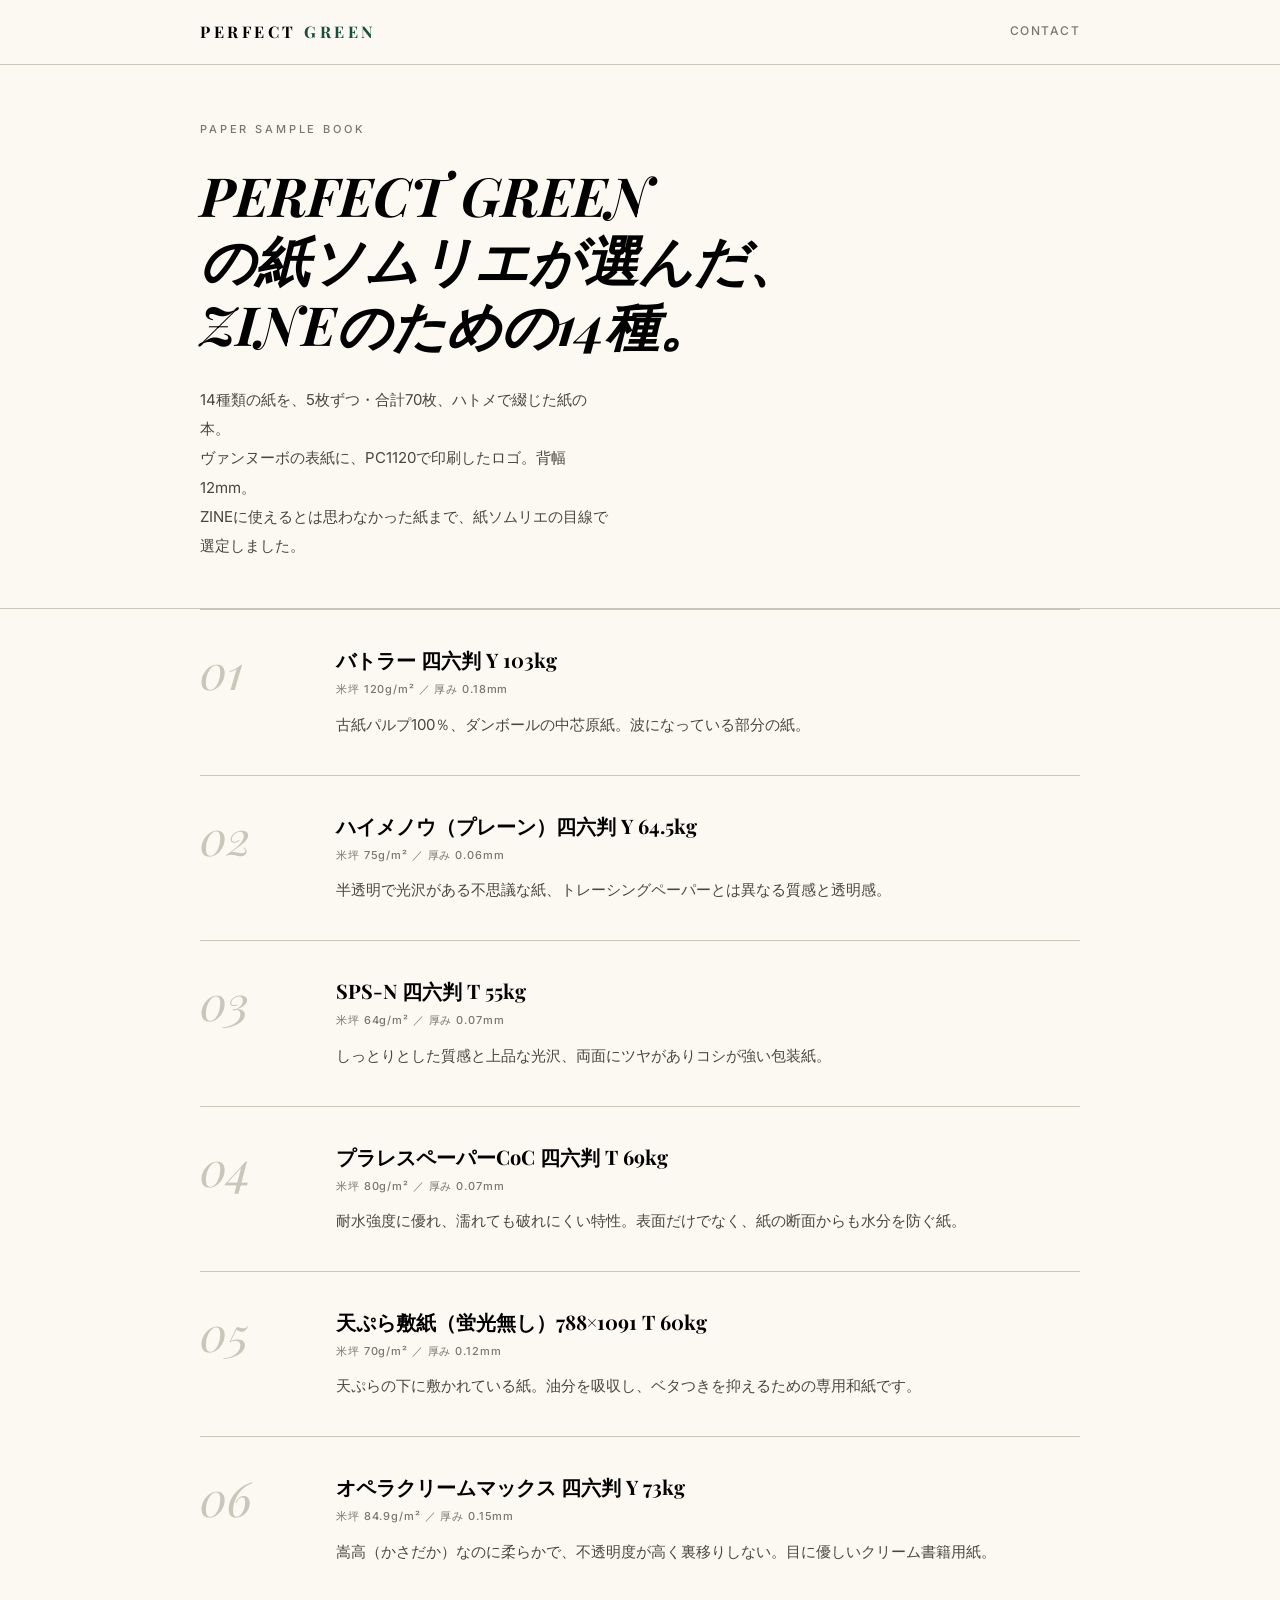
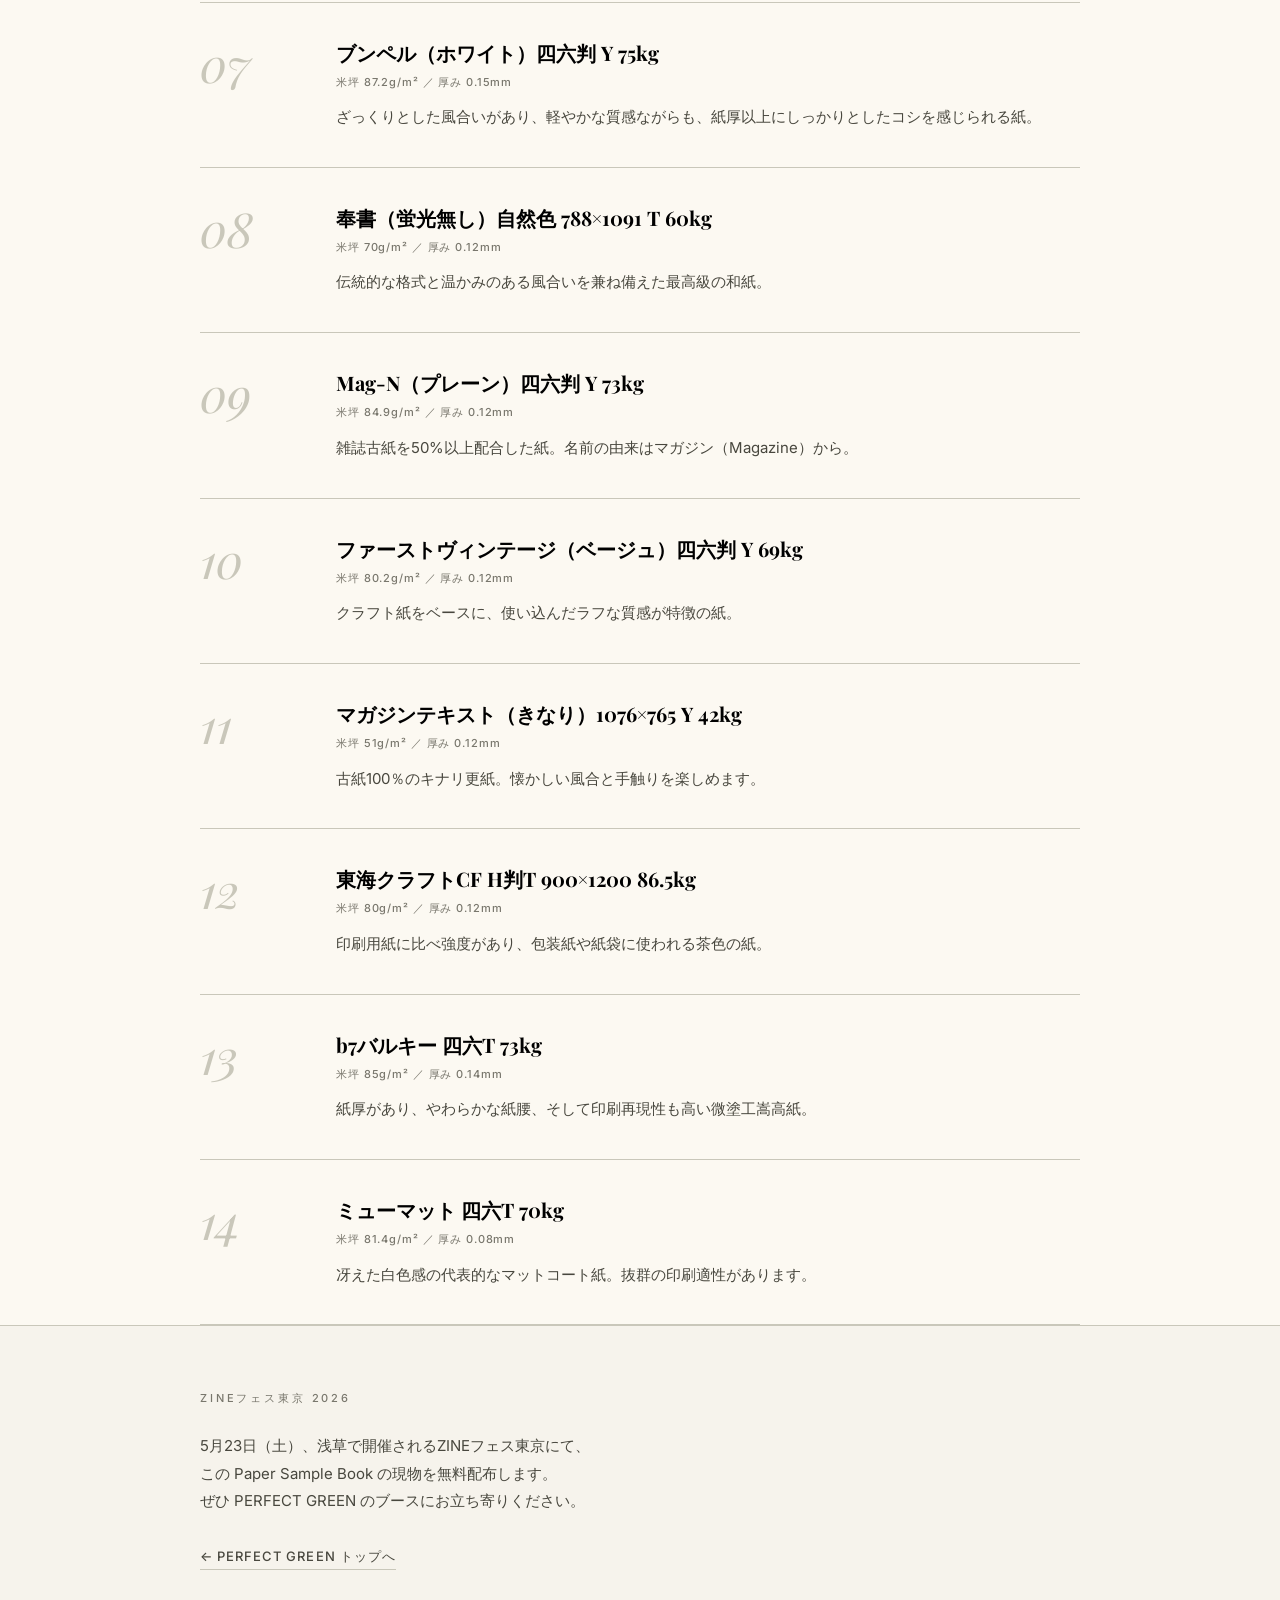
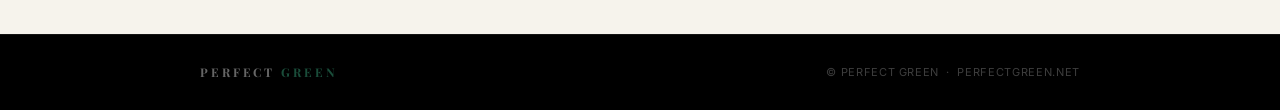
==== paper.html @ e13ffd7e "Add PERFECT GREEN site: paperSampleBook, event, paper.html with Elite Editorial design" ====
<!doctype html>
<html lang="ja">
<head>
  <meta charset="utf-8" />
  <meta name="viewport" content="width=device-width,initial-scale=1" />
  <meta name="description" content="PERFECT GREEN Paper Sample Book — 紙ソムリエが選んだZINEのための14種。ダンボール中芯紙から奉書まで、循環する紙を集めました。" />
  <title>Paper Sample Book | PERFECT GREEN</title>

  <link rel="preconnect" href="https://fonts.googleapis.com">
  <link rel="preconnect" href="https://fonts.gstatic.com" crossorigin>
  <link href="https://fonts.googleapis.com/css2?family=Playfair+Display:ital,wght@0,700;1,700&family=Inter:wght@400;500;600&display=swap" rel="stylesheet">
  <link rel="stylesheet" href="style.css">
</head>

<body>

  <header>
    <div class="wrap nav">
      <a class="logo" href="/" aria-label="PERFECT GREEN トップへ">
        PERFECT <span class="logo-green">GREEN</span>
      </a>
      <nav class="nav-links" aria-label="サイトナビゲーション">
        <a class="nav-link" href="/#contact">Contact</a>
      </nav>
    </div>
  </header>

  <main>

    <!-- Hero -->
    <section class="paper-hero" aria-label="Paper Sample Book">
      <div class="wrap">
        <p class="section-label">Paper Sample Book</p>
        <h1 class="paper-hero-h1">PERFECT GREEN の紙ソムリエが選んだ、ZINEのための14種。</h1>
        <p class="paper-hero-lead">
          14種類の紙を、5枚ずつ・合計70枚、ハトメで綴じた紙の本。<br>
          ヴァンヌーボの表紙に、PC1120で印刷したロゴ。背幅12mm。<br>
          ZINEに使えるとは思わなかった紙まで、紙ソムリエの目線で選定しました。
        </p>
      </div>
    </section>

    <!-- Paper List -->
    <section class="paper-list" aria-label="14種の紙リスト">
      <div class="wrap">

        <article class="paper-entry">
          <p class="paper-num" aria-hidden="true">01</p>
          <div>
            <h2 class="paper-name">バトラー 四六判 Y 103kg</h2>
            <p class="paper-spec">米坪 120g/m² ／ 厚み 0.18mm</p>
            <p class="paper-desc">古紙パルプ100％、ダンボールの中芯原紙。波になっている部分の紙。</p>
          </div>
        </article>

        <article class="paper-entry">
          <p class="paper-num" aria-hidden="true">02</p>
          <div>
            <h2 class="paper-name">ハイメノウ（プレーン）四六判 Y 64.5kg</h2>
            <p class="paper-spec">米坪 75g/m² ／ 厚み 0.06mm</p>
            <p class="paper-desc">半透明で光沢がある不思議な紙、トレーシングペーパーとは異なる質感と透明感。</p>
          </div>
        </article>

        <article class="paper-entry">
          <p class="paper-num" aria-hidden="true">03</p>
          <div>
            <h2 class="paper-name">SPS-N 四六判 T 55kg</h2>
            <p class="paper-spec">米坪 64g/m² ／ 厚み 0.07mm</p>
            <p class="paper-desc">しっとりとした質感と上品な光沢、両面にツヤがありコシが強い包装紙。</p>
          </div>
        </article>

        <article class="paper-entry">
          <p class="paper-num" aria-hidden="true">04</p>
          <div>
            <h2 class="paper-name">プラレスペーパーCoC 四六判 T 69kg</h2>
            <p class="paper-spec">米坪 80g/m² ／ 厚み 0.07mm</p>
            <p class="paper-desc">耐水強度に優れ、濡れても破れにくい特性。表面だけでなく、紙の断面からも水分を防ぐ紙。</p>
          </div>
        </article>

        <article class="paper-entry">
          <p class="paper-num" aria-hidden="true">05</p>
          <div>
            <h2 class="paper-name">天ぷら敷紙（蛍光無し）788&times;1091 T 60kg</h2>
            <p class="paper-spec">米坪 70g/m² ／ 厚み 0.12mm</p>
            <p class="paper-desc">天ぷらの下に敷かれている紙。油分を吸収し、ベタつきを抑えるための専用和紙です。</p>
          </div>
        </article>

        <article class="paper-entry">
          <p class="paper-num" aria-hidden="true">06</p>
          <div>
            <h2 class="paper-name">オペラクリームマックス 四六判 Y 73kg</h2>
            <p class="paper-spec">米坪 84.9g/m² ／ 厚み 0.15mm</p>
            <p class="paper-desc">嵩高（かさだか）なのに柔らかで、不透明度が高く裏移りしない。目に優しいクリーム書籍用紙。</p>
          </div>
        </article>

        <article class="paper-entry">
          <p class="paper-num" aria-hidden="true">07</p>
          <div>
            <h2 class="paper-name">ブンペル（ホワイト）四六判 Y 75kg</h2>
            <p class="paper-spec">米坪 87.2g/m² ／ 厚み 0.15mm</p>
            <p class="paper-desc">ざっくりとした風合いがあり、軽やかな質感ながらも、紙厚以上にしっかりとしたコシを感じられる紙。</p>
          </div>
        </article>

        <article class="paper-entry">
          <p class="paper-num" aria-hidden="true">08</p>
          <div>
            <h2 class="paper-name">奉書（蛍光無し）自然色 788&times;1091 T 60kg</h2>
            <p class="paper-spec">米坪 70g/m² ／ 厚み 0.12mm</p>
            <p class="paper-desc">伝統的な格式と温かみのある風合いを兼ね備えた最高級の和紙。</p>
          </div>
        </article>

        <article class="paper-entry">
          <p class="paper-num" aria-hidden="true">09</p>
          <div>
            <h2 class="paper-name">Mag-N（プレーン）四六判 Y 73kg</h2>
            <p class="paper-spec">米坪 84.9g/m² ／ 厚み 0.12mm</p>
            <p class="paper-desc">雑誌古紙を50%以上配合した紙。名前の由来はマガジン（Magazine）から。</p>
          </div>
        </article>

        <article class="paper-entry">
          <p class="paper-num" aria-hidden="true">10</p>
          <div>
            <h2 class="paper-name">ファーストヴィンテージ（ベージュ）四六判 Y 69kg</h2>
            <p class="paper-spec">米坪 80.2g/m² ／ 厚み 0.12mm</p>
            <p class="paper-desc">クラフト紙をベースに、使い込んだラフな質感が特徴の紙。</p>
          </div>
        </article>

        <article class="paper-entry">
          <p class="paper-num" aria-hidden="true">11</p>
          <div>
            <h2 class="paper-name">マガジンテキスト（きなり）1076&times;765 Y 42kg</h2>
            <p class="paper-spec">米坪 51g/m² ／ 厚み 0.12mm</p>
            <p class="paper-desc">古紙100％のキナリ更紙。懐かしい風合と手触りを楽しめます。</p>
          </div>
        </article>

        <article class="paper-entry">
          <p class="paper-num" aria-hidden="true">12</p>
          <div>
            <h2 class="paper-name">東海クラフトCF H判T 900&times;1200 86.5kg</h2>
            <p class="paper-spec">米坪 80g/m² ／ 厚み 0.12mm</p>
            <p class="paper-desc">印刷用紙に比べ強度があり、包装紙や紙袋に使われる茶色の紙。</p>
          </div>
        </article>

        <article class="paper-entry">
          <p class="paper-num" aria-hidden="true">13</p>
          <div>
            <h2 class="paper-name">b7バルキー 四六T 73kg</h2>
            <p class="paper-spec">米坪 85g/m² ／ 厚み 0.14mm</p>
            <p class="paper-desc">紙厚があり、やわらかな紙腰、そして印刷再現性も高い微塗工嵩高紙。</p>
          </div>
        </article>

        <article class="paper-entry">
          <p class="paper-num" aria-hidden="true">14</p>
          <div>
            <h2 class="paper-name">ミューマット 四六T 70kg</h2>
            <p class="paper-spec">米坪 81.4g/m² ／ 厚み 0.08mm</p>
            <p class="paper-desc">冴えた白色感の代表的なマットコート紙。抜群の印刷適性があります。</p>
          </div>
        </article>

      </div>
    </section>

    <!-- Footer note -->
    <section class="paper-footer-note" aria-label="フェス配布情報">
      <div class="wrap">
        <p class="section-label">ZINEフェス東京 2026</p>
        <p class="paper-footer-note-text">
          5月23日（土）、浅草で開催されるZINEフェス東京にて、この Paper Sample Book の現物を無料配布します。<br>
          ぜひ PERFECT GREEN のブースにお立ち寄りください。
        </p>
        <a class="text-link" href="/">&#8592; PERFECT GREEN トップへ</a>
      </div>
    </section>

  </main>

  <footer>
    <div class="wrap footer-inner">
      <span class="footer-logo">PERFECT <span class="footer-logo-green">GREEN</span></span>
      <span class="footer-copy">&copy; PERFECT GREEN &nbsp;&middot;&nbsp; PERFECTGREEN.NET</span>
    </div>
  </footer>

</body>
</html>
---- style.css ----
/* ============================================================
   PERFECT GREEN — style.css
   Elite Editorial Design System
   ============================================================ */

/* === Design Tokens === */
:root {
  --surface:            #fcf9f2;
  --surface-low:        #f6f3ec;
  --on-surface:         #1c1c17;
  --on-surface-variant: #48473e;
  --outline:            #79776d;
  --outline-variant:    #c9c7ba;
  --primary:            #000000;
  --on-primary:         #ffffff;
  --green-accent:       #1a4d3a;
  --max:                960px;
}

/* === Reset === */
*, *::before, *::after { box-sizing: border-box; margin: 0; padding: 0; }
html { scroll-behavior: smooth; }
body {
  font-family: 'Inter', sans-serif;
  font-size: 16px;
  font-weight: 400;
  line-height: 1.6;
  color: var(--on-surface);
  background: var(--surface);
  -webkit-font-smoothing: antialiased;
  overflow-x: hidden;
}
a { color: inherit; text-decoration: none; }
h1, h2, h3 {
  font-family: 'Playfair Display', serif;
  font-weight: 700;
  line-height: 1.2;
  text-wrap: balance;
  word-break: keep-all;
  overflow-wrap: break-word;
}
.wrap { max-width: var(--max); margin: 0 auto; padding: 0 40px; }

/* === Shared Utilities === */
.section-label {
  display: block;
  font-size: 11px;
  font-weight: 500;
  letter-spacing: 0.26em;
  text-transform: uppercase;
  color: var(--outline);
  margin-bottom: 24px; /* ← 32px */
}
.btn-outline {
  display: inline-block;
  font-family: 'Inter', sans-serif;
  font-size: 13px;
  font-weight: 500;
  letter-spacing: 0.12em;
  text-transform: uppercase;
  color: var(--primary);
  border: 1px solid var(--primary);
  padding: 14px 32px;
  transition: background 0.2s, color 0.2s;
}
.btn-outline:hover {
  background: var(--primary);
  color: var(--on-primary);
}
.text-link {
  display: inline-flex;
  align-items: center;
  gap: 6px;
  font-size: 13px;
  font-weight: 500;
  letter-spacing: 0.08em;
  color: var(--on-surface-variant);
  border-bottom: 1px solid var(--outline-variant);
  padding-bottom: 2px;
  transition: color 0.2s, border-color 0.2s;
}
.text-link:hover { color: var(--primary); border-color: var(--outline); }

/* === Header === */
header {
  position: sticky;
  top: 0;
  z-index: 100;
  background: rgba(252, 249, 242, 0.94);
  backdrop-filter: blur(14px);
  -webkit-backdrop-filter: blur(14px);
  border-bottom: 1px solid var(--outline-variant);
}
.nav {
  height: 64px;
  display: flex;
  align-items: center;
  justify-content: space-between;
}
.logo {
  font-family: 'Playfair Display', serif;
  font-weight: 700;
  font-size: 16px;
  letter-spacing: 0.22em;
  text-transform: uppercase;
  color: var(--primary);
}
.logo-green { color: var(--green-accent); }
.nav-links { display: flex; align-items: center; gap: 28px; }
.nav-link {
  font-family: 'Inter', sans-serif;
  font-size: 12px;
  font-weight: 500;
  letter-spacing: 0.12em;
  text-transform: uppercase;
  color: var(--outline);
  border-bottom: 1px solid transparent;
  padding-bottom: 1px;
  transition: color 0.2s, border-color 0.2s;
}
.nav-link:hover { color: var(--on-surface); border-color: var(--outline); }

/* === Footer === */
footer {
  background: var(--primary);
  border-top: 1px solid rgba(255, 255, 255, 0.08);
  padding: 28px 0;
}
.footer-inner {
  display: flex;
  align-items: center;
  justify-content: space-between;
}
.footer-logo {
  font-family: 'Playfair Display', serif;
  font-size: 12px;
  font-weight: 700;
  letter-spacing: 0.24em;
  text-transform: uppercase;
  color: rgba(255, 255, 255, 0.4);
}
.footer-logo-green { color: var(--green-accent); }
.footer-copy {
  font-size: 11px;
  letter-spacing: 0.06em;
  color: rgba(255, 255, 255, 0.24);
}

/* ============================================================
   INDEX.HTML — Sections
   ============================================================ */

/* Hero */
.hero {
  padding: 64px 0 56px; /* ← 128px 0 120px */
  border-bottom: 1px solid var(--outline-variant);
}
.hero-eyebrow {
  font-size: 11px;
  font-weight: 500;
  letter-spacing: 0.26em;
  text-transform: uppercase;
  color: var(--outline);
  margin-bottom: 24px; /* ← 40px */
}
.hero-h1 {
  font-size: clamp(44px, 7.5vw, 80px);
  font-style: italic;
  letter-spacing: -0.02em;
  line-height: 1.12;
  color: var(--primary);
  margin-bottom: 32px; /* ← 48px */
}
.hero-lead {
  font-size: 15px;
  line-height: 2.0;
  color: var(--on-surface-variant);
  max-width: 44ch;
}
.hero-lead strong {
  font-weight: 600;
  color: var(--on-surface);
}

/* Concept */
.concept {
  padding: 80px 0; /* ← 128px 0 */
  border-bottom: 1px solid var(--outline-variant);
}
.concept-grid {
  display: grid;
  grid-template-columns: 1fr 1fr;
  gap: 64px; /* ← 96px */
  align-items: start;
}
.concept-h2 {
  font-size: clamp(26px, 3.8vw, 40px); /* ← clamp(28px, 4.2vw, 46px) */
  color: var(--primary);
  line-height: 1.25;
}
.concept-body p {
  font-size: 15px;
  line-height: 1.9;
  color: var(--on-surface-variant);
}
.concept-body p + p { margin-top: 24px; }

/* Pillars */
.pillars {
  padding: 80px 0; /* ← 128px 0 */
  border-bottom: 1px solid var(--outline-variant);
}
.pillars-header { margin-bottom: 48px; } /* ← 72px */
.pillars-grid {
  display: grid;
  grid-template-columns: repeat(3, 1fr);
  gap: 1px;
  background: var(--outline-variant);
  border: 1px solid var(--outline-variant);
}
.pillar {
  background: var(--surface);
  padding: 40px 36px; /* ← 56px 40px */
}
.pillar-num {
  font-family: 'Playfair Display', serif;
  font-size: 52px;
  font-style: italic;
  color: var(--outline-variant);
  line-height: 1;
  margin-bottom: 24px; /* ← 36px */
}
.pillar-h3 {
  font-size: 17px;
  color: var(--primary);
  margin-bottom: 16px;
}
.pillar-body {
  font-size: 14px;
  line-height: 1.85;
  color: var(--on-surface-variant);
}

/* Paper Sample Book (index) */
.paper-sample {
  padding: 80px 0; /* ← 128px 0 */
  border-bottom: 1px solid var(--outline-variant);
}
.paper-sample-h2 {
  font-size: clamp(24px, 3.6vw, 38px);
  color: var(--primary);
  margin-bottom: 28px; /* ← 40px */
  max-width: 28ch;
  line-height: 1.3;
}
.paper-sample-body {
  max-width: 52ch;
  margin-bottom: 32px; /* ← 48px */
}
.paper-sample-body p {
  font-size: 15px;
  line-height: 1.9;
  color: var(--on-surface-variant);
}
.paper-sample-body p + p { margin-top: 14px; } /* ← 20px */
.paper-sample-note {
  margin-top: 16px; /* ← 24px */
  font-size: 12px;
  letter-spacing: 0.04em;
  color: var(--outline);
}

/* Event */
.event {
  padding: 80px 0; /* ← 128px 0 */
  background: var(--surface-low);
  border-bottom: 1px solid var(--outline-variant);
}
.event-date {
  display: block;
  font-size: 12px;
  font-weight: 500;
  letter-spacing: 0.18em;
  text-transform: uppercase;
  color: var(--green-accent);
  margin-bottom: 16px;
}
.event-h2 {
  font-size: clamp(26px, 3.8vw, 40px);
  color: var(--primary);
  margin-bottom: 28px; /* ← 28px (same, already not excessive) */
  line-height: 1.25;
}
.event-body {
  font-size: 15px;
  line-height: 1.9;
  color: var(--on-surface-variant);
  max-width: 48ch;
  margin-bottom: 48px; /* ← 72px */
}
.matcha-sublabel {
  display: block;
  font-size: 11px;
  font-weight: 500;
  letter-spacing: 0.26em;
  text-transform: uppercase;
  color: var(--outline);
  margin-bottom: 24px;
}
.matcha-grid {
  display: grid;
  grid-template-columns: 1fr 1fr;
  gap: 1px;
  background: var(--outline-variant);
  border: 1px solid var(--outline-variant);
}
.matcha-item {
  background: var(--surface-low);
  padding: 36px 32px; /* ← 48px 40px */
}
.matcha-tag {
  display: inline-block;
  font-size: 10px;
  font-weight: 500;
  letter-spacing: 0.2em;
  text-transform: uppercase;
  color: var(--green-accent);
  border: 1px solid var(--green-accent);
  padding: 4px 10px;
  margin-bottom: 14px; /* ← 20px */
}
.matcha-item h3 {
  font-family: 'Playfair Display', serif;
  font-size: 20px;
  font-weight: 700;
  color: var(--primary);
  margin-bottom: 16px;
  line-height: 1.3;
}
.matcha-item p {
  font-size: 14px;
  line-height: 1.85;
  color: var(--on-surface-variant);
}

/* FAQ */
.faq {
  padding: 80px 0; /* ← 128px 0 */
  border-bottom: 1px solid var(--outline-variant);
}
.faq-header { margin-bottom: 48px; } /* ← 72px */
.faq-h2 {
  font-size: clamp(24px, 3.5vw, 36px);
  color: var(--primary);
  margin-top: 16px; /* ← 24px */
}
.faq-list { list-style: none; }
.faq-item {
  border-top: 1px solid var(--outline-variant);
  padding: 32px 0; /* ← 48px 0 */
}
.faq-item:last-child { border-bottom: 1px solid var(--outline-variant); }
.faq-q {
  font-family: 'Playfair Display', serif;
  font-size: 19px;
  font-weight: 700;
  color: var(--primary);
  margin-bottom: 14px; /* ← 20px */
  text-wrap: balance;
  word-break: keep-all;
  overflow-wrap: break-word;
}
.faq-a {
  font-size: 15px;
  line-height: 1.85;
  color: var(--on-surface-variant);
  max-width: 64ch;
}

/* Contact */
.contact {
  padding: 80px 0 64px; /* ← 128px 0 96px */
  background: var(--primary);
}
.contact .section-label { color: rgba(255, 255, 255, 0.38); }
.contact-h2 {
  font-size: clamp(28px, 4.5vw, 48px); /* ← clamp(30px, 5vw, 58px) */
  font-style: italic;
  color: var(--on-primary);
  margin-top: 20px; /* ← 32px */
  margin-bottom: 32px; /* ← 48px */
  max-width: 18ch;
  line-height: 1.18;
}
.contact-note {
  font-size: 14px;
  line-height: 1.9;
  color: rgba(255, 255, 255, 0.52);
  margin-bottom: 36px; /* ← 56px */
  max-width: 40ch;
}
.contact-email {
  font-family: 'Playfair Display', serif;
  font-size: clamp(20px, 3.2vw, 34px);
  font-style: italic;
  color: var(--on-primary);
  border-bottom: 1px solid rgba(255, 255, 255, 0.28);
  padding-bottom: 6px;
  display: inline-block;
  transition: border-color 0.25s;
}
.contact-email:hover { border-color: rgba(255, 255, 255, 0.72); }
.contact-sub {
  margin-top: 20px; /* ← 28px */
  font-size: 12px;
  letter-spacing: 0.04em;
  color: rgba(255, 255, 255, 0.32);
}

/* ============================================================
   PAPER.HTML — Sections
   ============================================================ */

/* Paper hero */
.paper-hero {
  padding: 56px 0 48px; /* ← 96px 0 88px */
  border-bottom: 1px solid var(--outline-variant);
}
.paper-hero-h1 {
  font-size: clamp(30px, 5vw, 54px);
  font-style: italic;
  color: var(--primary);
  margin-bottom: 28px; /* ← 40px */
  max-width: 22ch;
  line-height: 1.2;
}
.paper-hero-lead {
  font-size: 15px;
  line-height: 1.95;
  color: var(--on-surface-variant);
  max-width: 46ch;
}

/* Paper list */
.paper-list { padding-bottom: 0; }
.paper-entry {
  display: grid;
  grid-template-columns: 96px 1fr; /* ← 120px 1fr */
  gap: 40px; /* ← 48px */
  padding: 36px 0; /* ← 64px 0 */
  border-top: 1px solid var(--outline-variant);
  align-items: start;
}
.paper-entry:last-child { border-bottom: 1px solid var(--outline-variant); }
.paper-num {
  font-family: 'Playfair Display', serif;
  font-size: 48px; /* ← 64px */
  font-style: italic;
  color: var(--outline-variant);
  line-height: 1;
}
.paper-name {
  font-family: 'Playfair Display', serif;
  font-size: 20px;
  font-weight: 700;
  color: var(--primary);
  margin-bottom: 8px; /* ← 10px */
  line-height: 1.35;
}
.paper-spec {
  font-size: 11px;
  font-weight: 500;
  letter-spacing: 0.08em;
  color: var(--outline);
  margin-bottom: 12px; /* ← 18px */
}
.paper-desc {
  font-size: 15px;
  line-height: 1.85;
  color: var(--on-surface-variant);
}

/* Paper footer note */
.paper-footer-note {
  padding: 64px 0; /* ← 96px 0 */
  background: var(--surface-low);
  border-top: 1px solid var(--outline-variant);
}
.paper-footer-note-text {
  font-size: 15px;
  line-height: 1.85;
  color: var(--on-surface-variant);
  max-width: 44ch;
  margin-bottom: 28px; /* ← 40px */
}

/* ============================================================
   RESPONSIVE
   ============================================================ */

@media (max-width: 800px) {
  .wrap { padding: 0 28px; }
  .hero { padding: 56px 0 48px; } /* ← 88px 0 80px */
  .concept { padding: 64px 0; } /* ← 88px 0 */
  .concept-grid { grid-template-columns: 1fr; gap: 40px; } /* ← gap: 48px */
  .pillars { padding: 64px 0; } /* ← 88px 0 */
  .pillars-grid { grid-template-columns: 1fr; }
  .pillar { padding: 36px 28px; } /* ← 44px 32px */
  .paper-sample { padding: 64px 0; } /* ← 88px 0 */
  .event { padding: 64px 0; } /* ← 88px 0 */
  .matcha-grid { grid-template-columns: 1fr; }
  .matcha-item { padding: 32px 28px; } /* ← 40px 32px */
  .faq { padding: 64px 0; } /* ← 88px 0 */
  .contact { padding: 64px 0 52px; } /* ← 88px 0 72px */
  .paper-hero { padding: 48px 0 40px; } /* ← 72px 0 64px */
  .paper-entry { grid-template-columns: 72px 1fr; gap: 28px; padding: 32px 0; } /* ← 80px 1fr, gap:32px, padding:48px */
  .paper-num { font-size: 40px; } /* ← 48px */
  .paper-footer-note { padding: 56px 0; } /* ← 72px 0 */
}

@media (max-width: 480px) {
  .wrap { padding: 0 20px; }
  .hero { padding: 48px 0 44px; } /* ← 64px 0 60px */
  .hero-h1 { margin-bottom: 24px; } /* ← 36px */
  .pillar { padding: 28px 20px; } /* ← 36px 24px */
  .matcha-item { padding: 28px 20px; } /* ← 36px 24px */
  .faq-item { padding: 24px 0; } /* ← 36px 0 */
  .footer-inner { flex-direction: column; gap: 10px; text-align: center; }
  .nav-links { gap: 16px; }
  .paper-entry { grid-template-columns: 1fr; gap: 12px; padding: 28px 0; } /* ← gap:16px, padding:40px */
  .paper-num { font-size: 36px; } /* ← 40px */
}
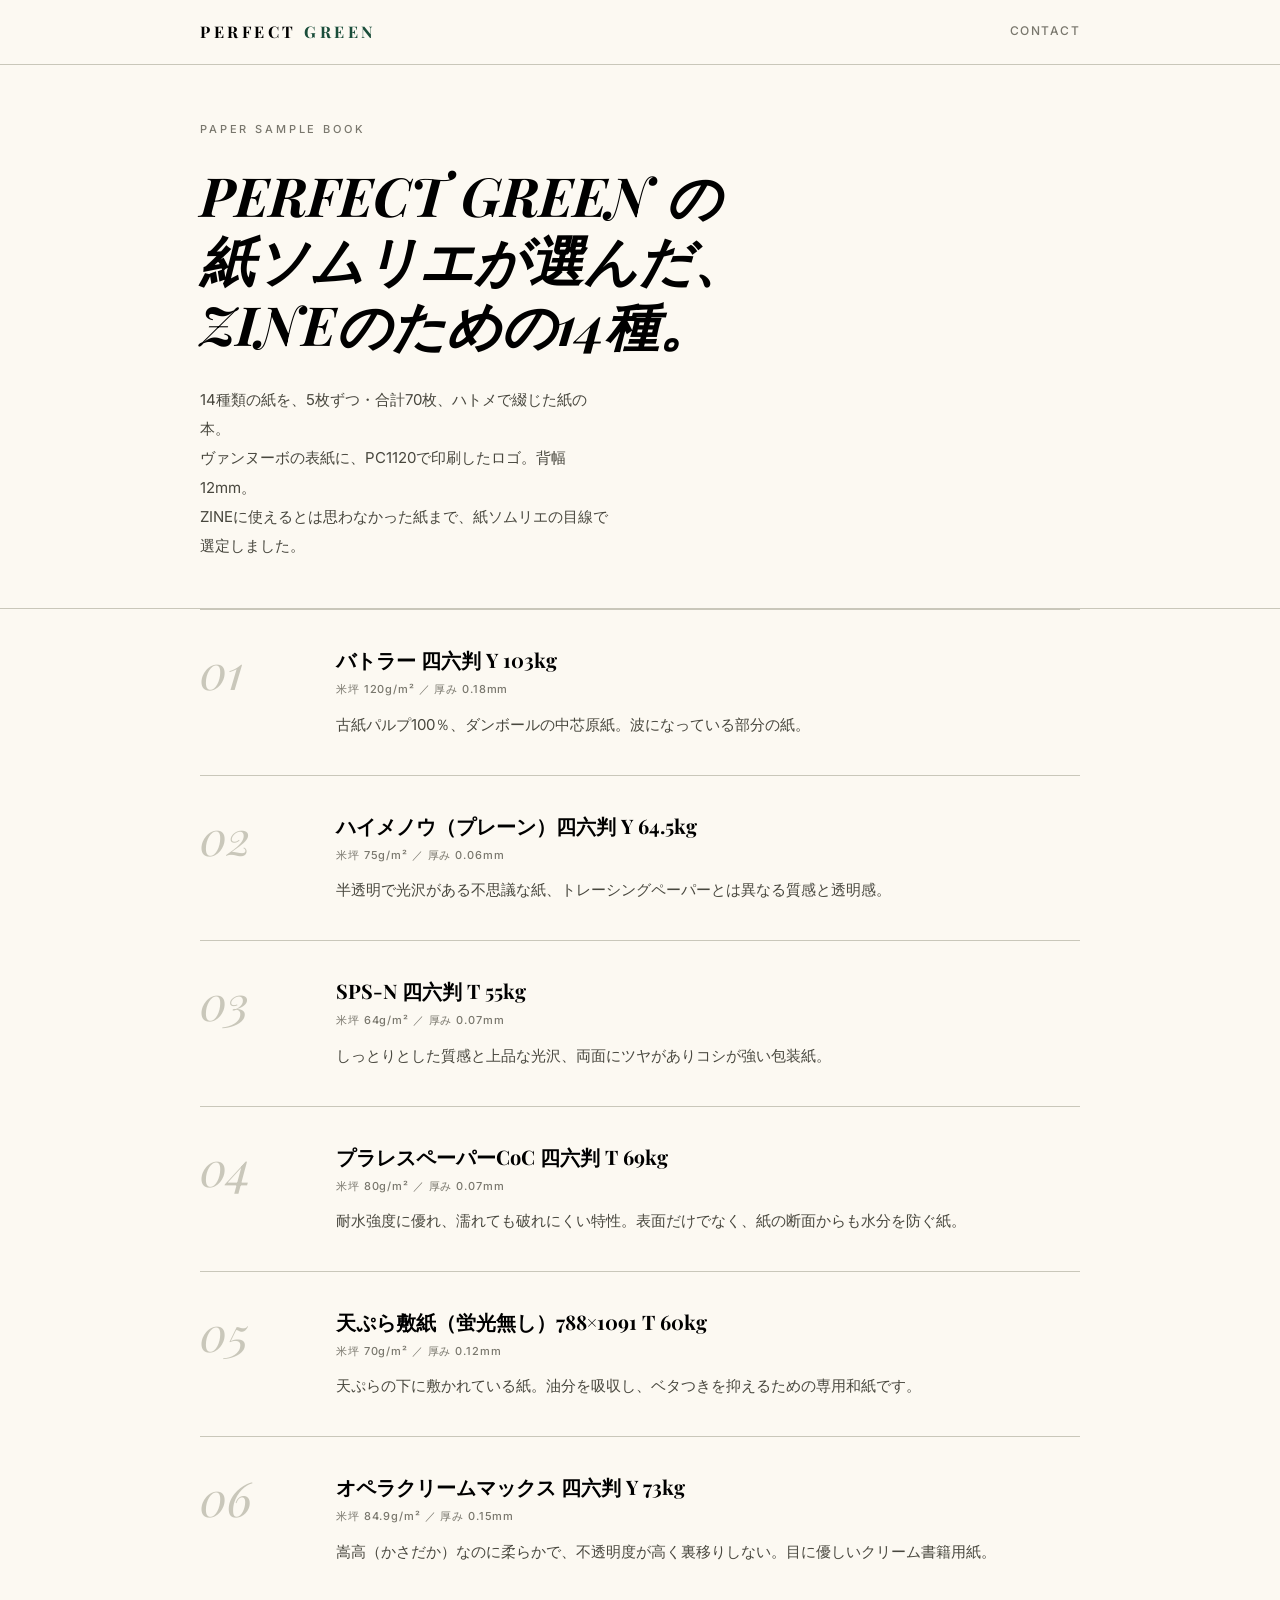
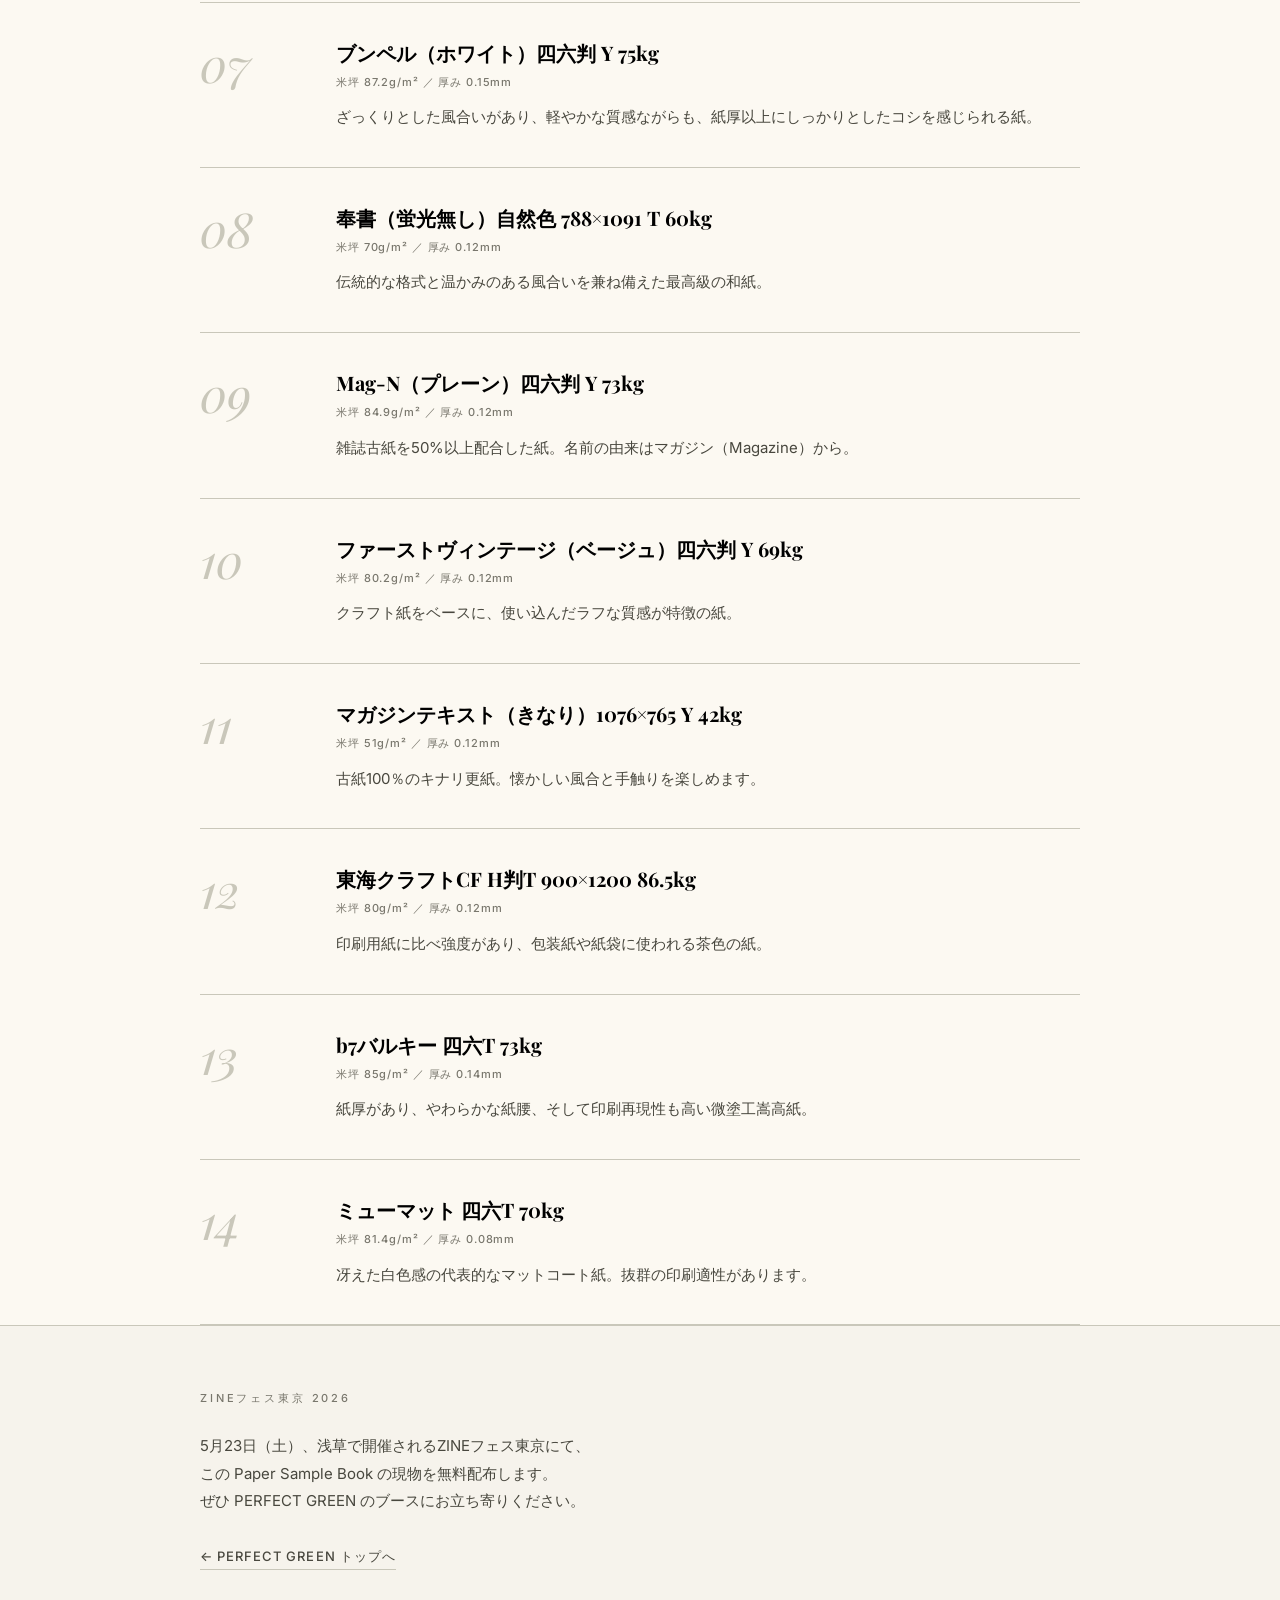
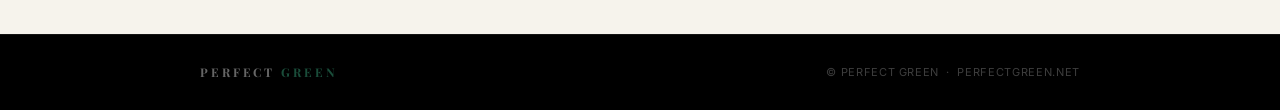
==== commit 8a67d15b: "追加・修正：商品写真の統合、レイアウト改善、改行制御、.gitignore追加 - images/ フォルダの4枚の写真をサイトに統合（ヒーロー背景、Matchaカード×2、paperSampleBo" ====
--- a/paper.html
+++ b/paper.html
@@ -31,7 +31,7 @@
     <section class="paper-hero" aria-label="Paper Sample Book">
       <div class="wrap">
         <p class="section-label">Paper Sample Book</p>
-        <h1 class="paper-hero-h1">PERFECT GREEN の紙ソムリエが選んだ、ZINEのための14種。</h1>
+        <h1 class="paper-hero-h1"><span class="nowrap">PERFECT GREEN の</span><br>紙ソムリエが選んだ、<br>ZINEのための14種。</h1>
         <p class="paper-hero-lead">
           14種類の紙を、5枚ずつ・合計70枚、ハトメで綴じた紙の本。<br>
           ヴァンヌーボの表紙に、PC1120で印刷したロゴ。背幅12mm。<br>
--- a/style.css
+++ b/style.css
@@ -67,6 +67,7 @@
   background: var(--primary);
   color: var(--on-primary);
 }
+.nowrap { white-space: nowrap; }
 .text-link {
   display: inline-flex;
   align-items: center;
@@ -152,8 +153,23 @@
 
 /* Hero */
 .hero {
+  position: relative;
+  overflow: hidden;
   padding: 64px 0 56px; /* ← 128px 0 120px */
   border-bottom: 1px solid var(--outline-variant);
+}
+.hero::before {
+  content: '';
+  position: absolute;
+  inset: 0;
+  background: url('images/title_010.webp') center / cover no-repeat;
+  opacity: 0.22;
+  z-index: 0;
+  pointer-events: none;
+}
+.hero .wrap {
+  position: relative;
+  z-index: 1;
 }
 .hero-eyebrow {
   font-size: 11px;
@@ -246,6 +262,14 @@
   padding: 80px 0; /* ← 128px 0 */
   border-bottom: 1px solid var(--outline-variant);
 }
+.paper-sample-visual {
+  margin-bottom: 48px;
+}
+.paper-sample-visual img {
+  display: block;
+  width: 100%;
+  height: auto;
+}
 .paper-sample-h2 {
   font-size: clamp(24px, 3.6vw, 38px);
   color: var(--primary);
@@ -316,6 +340,16 @@
 }
 .matcha-item {
   background: var(--surface-low);
+  padding: 0;
+  overflow: hidden;
+}
+.matcha-img {
+  display: block;
+  width: 100%;
+  aspect-ratio: 4 / 3;
+  object-fit: cover;
+}
+.matcha-body {
   padding: 36px 32px; /* ← 48px 40px */
 }
 .matcha-tag {
@@ -389,7 +423,7 @@
   color: var(--on-primary);
   margin-top: 20px; /* ← 32px */
   margin-bottom: 32px; /* ← 48px */
-  max-width: 18ch;
+  max-width: 26ch;
   line-height: 1.18;
 }
 .contact-note {
@@ -509,7 +543,7 @@
   .paper-sample { padding: 64px 0; } /* ← 88px 0 */
   .event { padding: 64px 0; } /* ← 88px 0 */
   .matcha-grid { grid-template-columns: 1fr; }
-  .matcha-item { padding: 32px 28px; } /* ← 40px 32px */
+  .matcha-body { padding: 32px 28px; } /* ← 40px 32px */
   .faq { padding: 64px 0; } /* ← 88px 0 */
   .contact { padding: 64px 0 52px; } /* ← 88px 0 72px */
   .paper-hero { padding: 48px 0 40px; } /* ← 72px 0 64px */
@@ -523,7 +557,7 @@
   .hero { padding: 48px 0 44px; } /* ← 64px 0 60px */
   .hero-h1 { margin-bottom: 24px; } /* ← 36px */
   .pillar { padding: 28px 20px; } /* ← 36px 24px */
-  .matcha-item { padding: 28px 20px; } /* ← 36px 24px */
+  .matcha-body { padding: 28px 20px; } /* ← 36px 24px */
   .faq-item { padding: 24px 0; } /* ← 36px 0 */
   .footer-inner { flex-direction: column; gap: 10px; text-align: center; }
   .nav-links { gap: 16px; }
